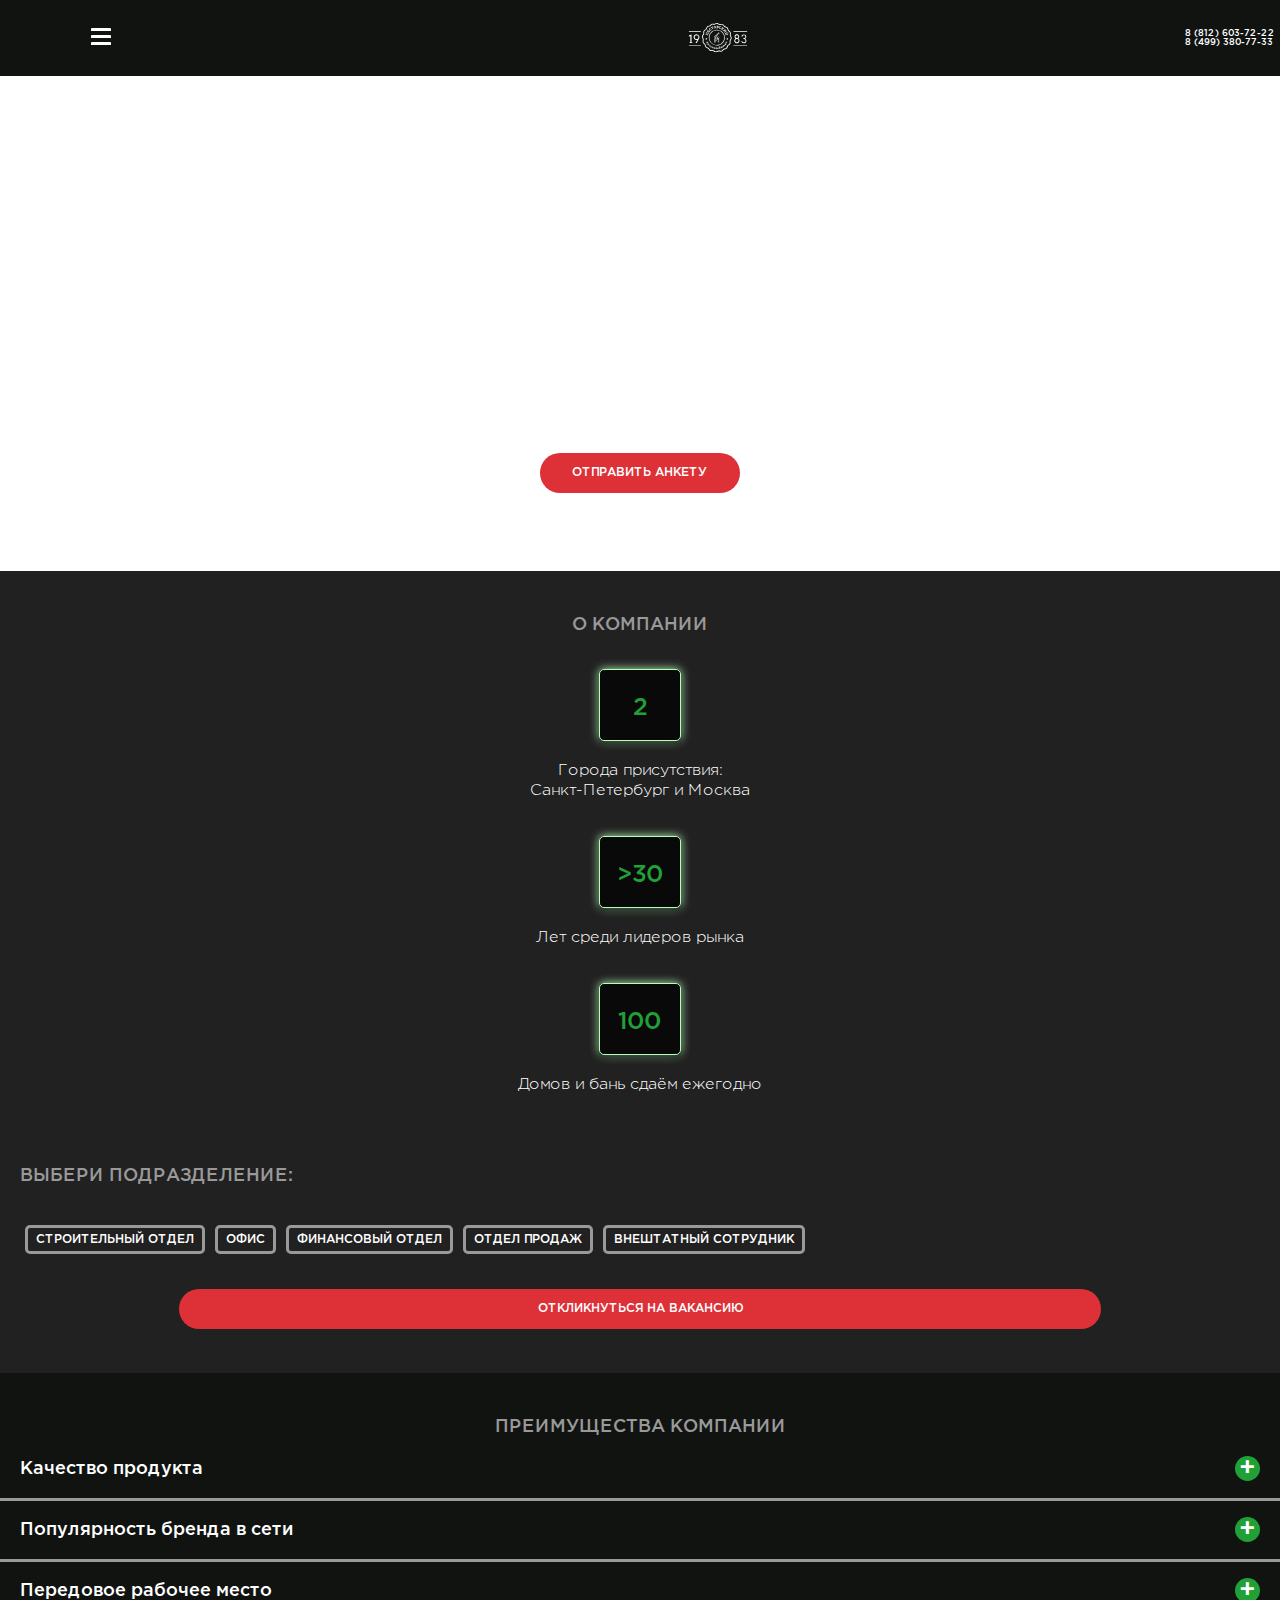
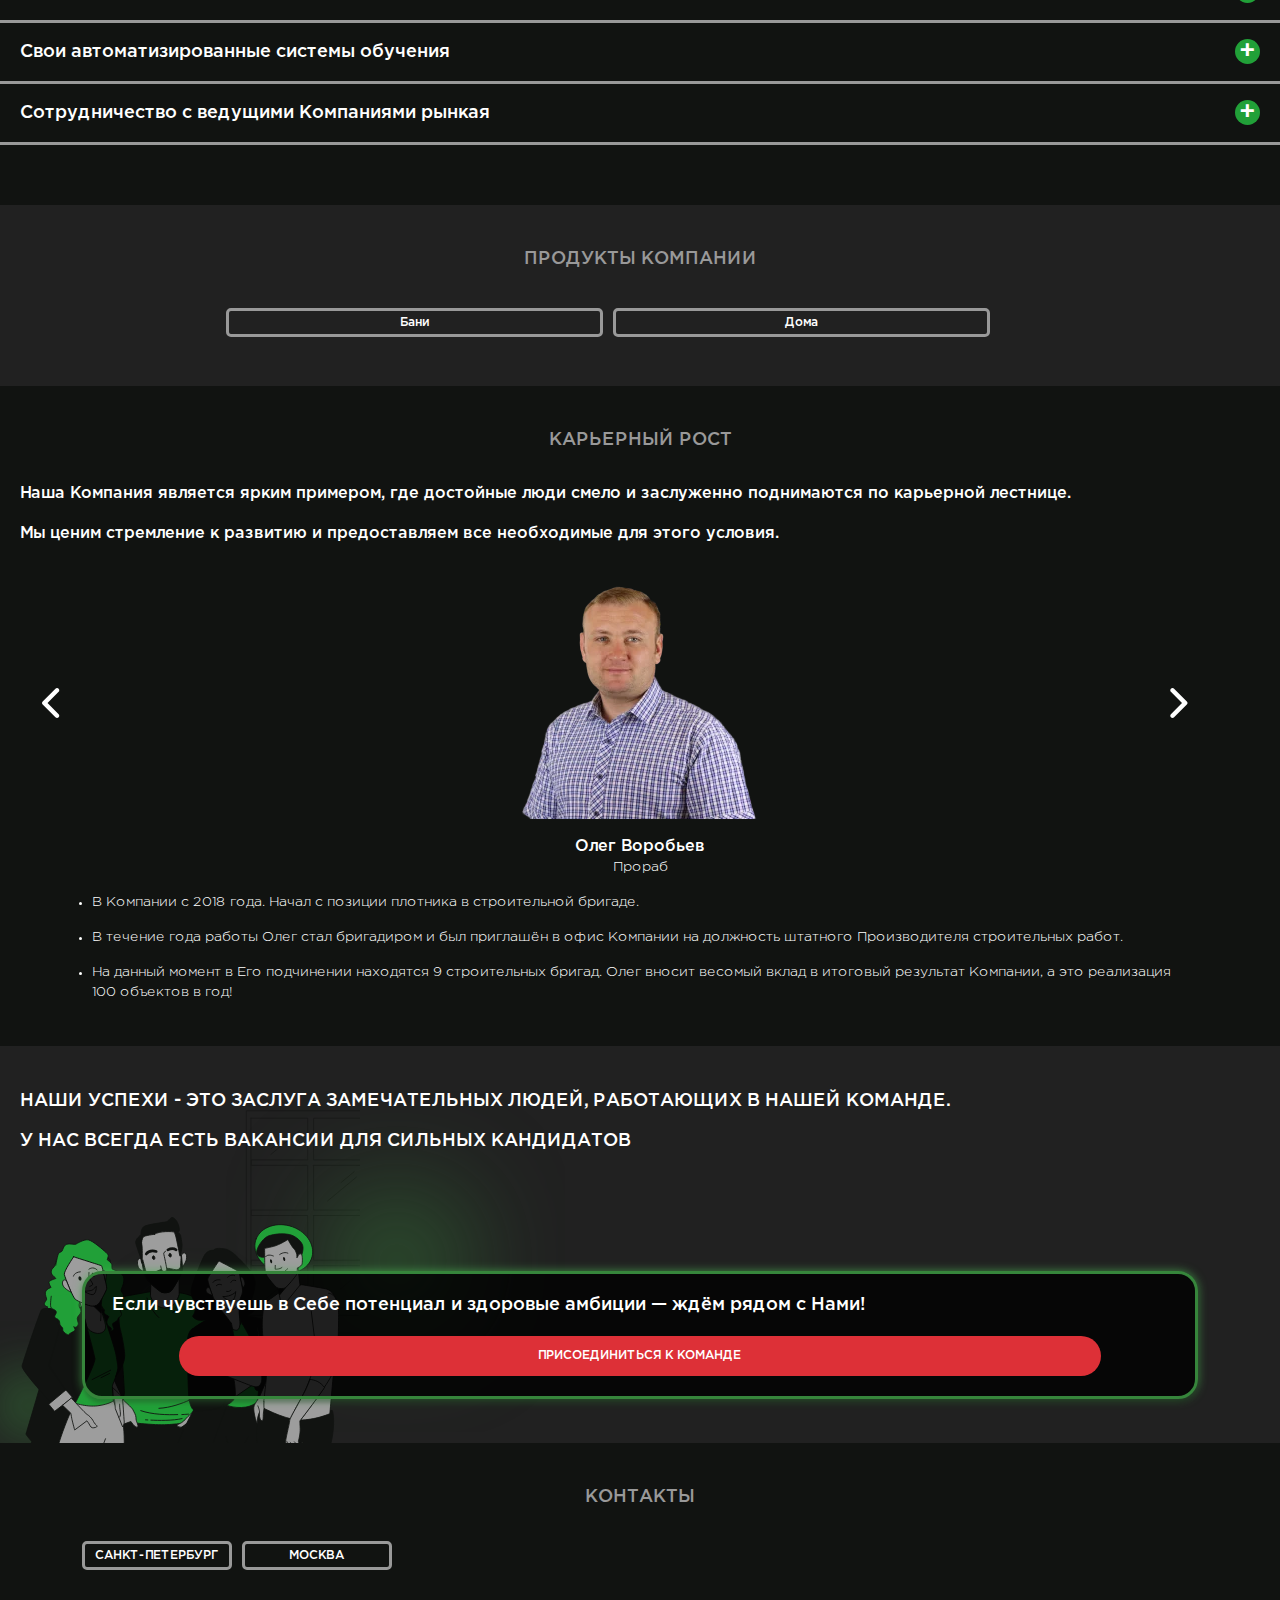
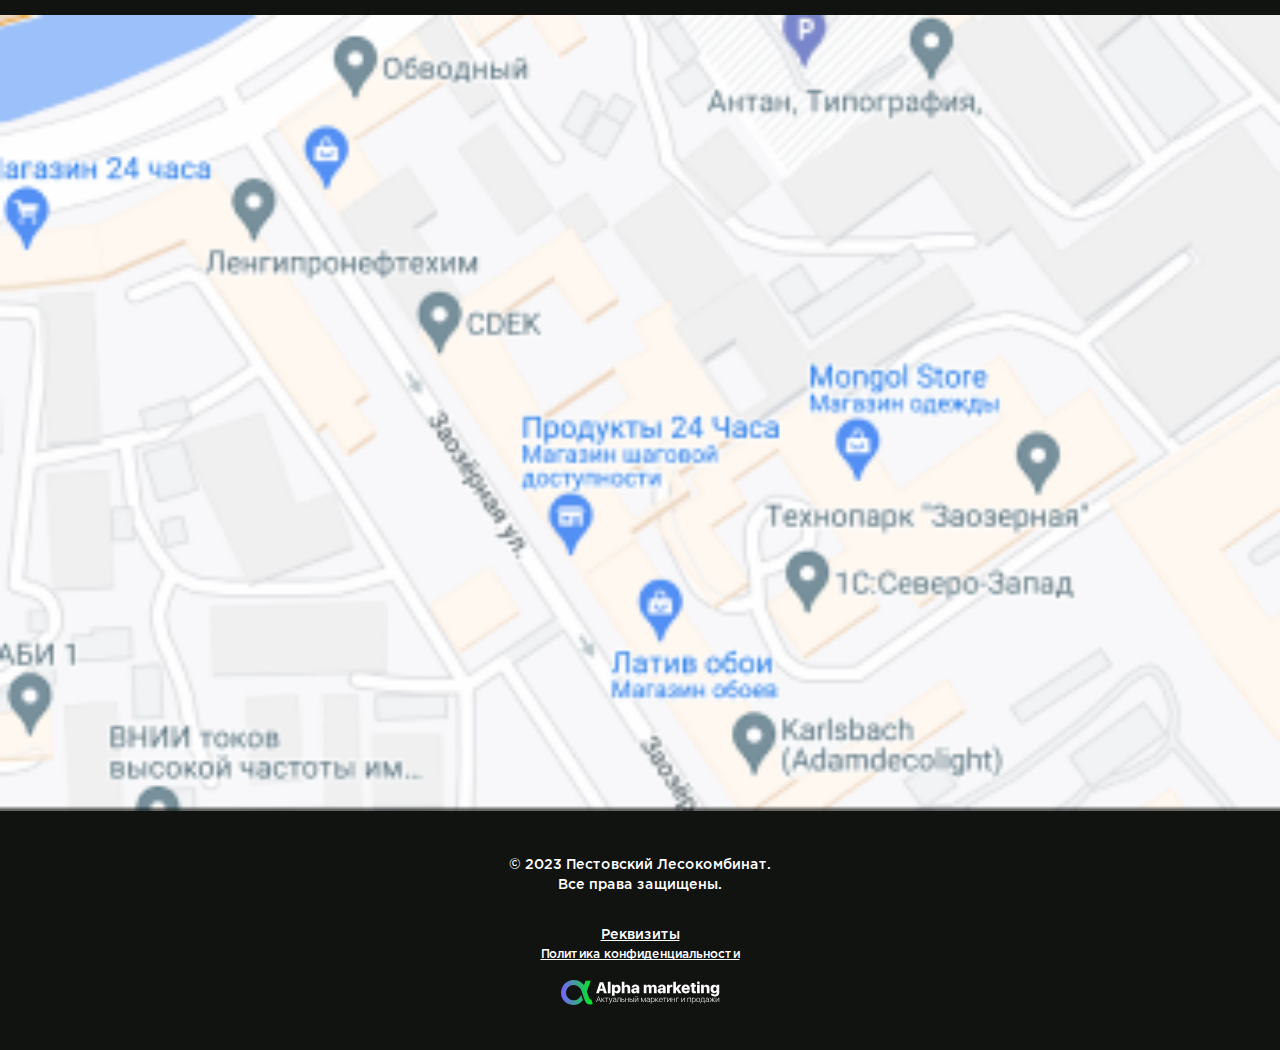
==== index.html @ ce8737a3 "create branch" ====
<!DOCTYPE html> 
<html>
  <head> 
    <meta charset="UTF-8"> 
    <meta name="viewport" content="width=device-width, initial-scale=1">
    <title>Пестовский лесокомбинат</title> 
    <link rel="stylesheet" type="text/css" href="style\style.css">
    <link rel="stylesheet" type="text/css" href="style\fonts.css">
    <link rel="stylesheet" type="text/css" href="style\media.css">
    <link rel="stylesheet" type="text/css" href="style\burgerStyle.css">
  </head>

<body>
    <header class="menyu-navigatsig">
        <span>
            <input class="navigation-btn" type="checkbox" id="navigation-btn" />
            <label class="navigation-icon" for="navigation-btn"><span class="categorua"></span></label>
        
            <ul class="navigation">
            <li class="textNav"><a href="">Главная</a></li>
            <li class="textNav"><a href="">Дома</a></li>
            <li class="textNav"><a href="">Бани</a></li>
            </ul>
        </span>
    
        <img src="images\logo.svg" alt="Логотип" id="logo"> 

        <address>8 (812) 603-72-22<br> 8 (499) 380-77-33</address> 
    </header>
    
    <div class="block1">
        <div class="contentBlock1">
            <p class="titleBlock1">«ПЕСТОВСКИЙ ЛЕСОКОМБИНАТ»</p>
            <p class="sloganBlock1 ">Cтань частью нашей команды!</p>
            <button class="btn btnQuest" onclick="sendQeust()">ОТПРАВИТЬ АНКЕТУ</button>
        </div>
        <div class="modal" id="modal">
            <button class="btnClose" onclick="closeQuest()"><img src="images\close.svg"></button>
            <div class="infoQuest">
                <p class="titleBlock2">ЗАПОЛНИТЕ АНКЕТУ</p>
                <form class="dataPerson">
                    <input type="text" placeholder="Ф.И.О" class="inputData" required>
                    <input type="number" placeholder="Телефон" class="inputData" required>
                </form>
                <p class="responseVacancy">Отклик на вакансию</p>
                <select class="list">
                    <option value="">Выберите вакансию</option>

                </select>
                <p class="responseVacancy">Ваше резюме</p>
                <p class="resume">Есть резюме в формате .pdf или .doc?<br> Приложите и отправьте его нам.</p>
                <button class="upload">ЗАГРУЗИТЬ ФАЙЛ</button>
                <div class="agreement">
                    <div class="agreementInputBlock"><input type="checkbox" class="agreementInput"></div>
                    <p>Я прочитал(а), ознакомился(лась) и согласен(на) с Политикой конфиденциальности, Согласием на обработку персональных данных физическим лицом. Я осознаю, что даю Согласие на обработку персональных данных для использования предоставляемых возможностей Веб-сервиса.
                        <br><br>Я достиг(ла) 18-летнего возраста</p>
                </div>
                <button class="btn btnQuest btnModule" onclick="sendFillesQuest()">ОТПРАВИТЬ АНКЕТУ</button>
            </div>
            <div class="questSent" id="sent">
                <button class="btnClose" onclick="closeQuest()"><img src="images\close.svg"></button>
                <p class="titleBlock2">АНКЕТА ОТПРАВЛЕНА</p>
                <div class="sentInfo">
                    <img src="images\successfully.svg" class="successfully">
                    <p class="textQuestSent">Благодарим за ваш отклик и интерес.<br> <br> Мы изучим вашу анкету и свяжемся с вами в течении 2х дней.</p>
                    <button class="btn btnQuest btnModule" onclick="closeQuest()">НА ГЛАВНУЮ</button>
                </div>
            </div>
        </div>
    </div>

    <div class="block2">
        <p class="titleBlock2">О КОМПАНИИ</p>
        <div class="contentBlock2" id="block2">
        </div>
    </div>

    <div class="block3">
        <p class="titleBlock3">ВЫБЕРИ ПОДРАЗДЕЛЕНИЕ:</p>
        <div class="contentBlock3"><div id="block3"></div></div>
        <div id="cardContent"></div>
        <button class="btn btnVacancy">ОТКЛИКНУТЬСЯ НА ВАКАНСИЮ</button>
    </div>

    <div class="block4">
        <p class="titleBlock2 titleblock4">ПРЕИМУЩЕСТВА КОМПАНИИ</p>
        <div id="block4"></div>
    </div>

    <div class="block5">
        <p class="titleBlock2">ПРОДУКТЫ КОМПАНИИ</p>
        <div id="block5"></div>
    </div>

    <div class="block6">
        <p class="titleBlock2">КАРЬЕРНЫЙ РОСТ</p>
        <p class="sloganBlock6">Наша Компания является ярким примером, где достойные люди смело и заслуженно поднимаются по карьерной лестнице. <br> <br>
            Мы ценим стремление к развитию и предоставляем все необходимые для этого условия.</p>
        <div id="slideCareer"></div>
    </div>

    <div class="block7">
        <p class="sloganBlock7">НАШИ УСПЕХИ - ЭТО ЗАСЛУГА ЗАМЕЧАТЕЛЬНЫХ ЛЮДЕЙ, РАБОТАЮЩИХ В НАШЕЙ КОМАНДЕ.<br><br> У НАС ВСЕГДА ЕСТЬ ВАКАНСИИ ДЛЯ СИЛЬНЫХ КАНДИДАТОВ</p>
        <div class="cardBlock7">
            <p class="textCardBlock7">Если чувствуешь в Себе потенциал и здоровые амбиции — ждём рядом с Нами!</p>
            <button class="btn btnVacancy btnBlock7">ПРИСОЕДИНИТЬСЯ К КОМАНДЕ</button>
        </div>
    </div>

    <div class="block8">
        <p class="titleBlock2">КОНТАКТЫ</p>
        <div id="contentBlock8"></div>
        <div id="contentContact"></div>
        <div id="linksContact"></div>
        <img src="images\Rectangle.webp" alt="Карта" width="100%">
        <p class="copyText">© 2023 Пестовский Лесокомбинат. <br> Все права защищены.</p>
        <a class="requisites"><u>Реквизиты</u></a>
        <a class="confidentiality"><u>Политика конфиденциальности</u></a>
        <img src="images\Group.svg" alt="Логотип" class="logoFooter">
    </div>

    <script src="scripts/contentBlock2.js"></script>
    <script src="scripts/cards.js"></script>
    <script src="scripts/advantages.js"></script>
    <script src="scripts/galleryProduct.js"></script>
    <script src="scripts/contacts.js"></script>
    <script src="scripts/career.js"></script>
    <script src="scripts/quest.js"></script>
</body>
</html>
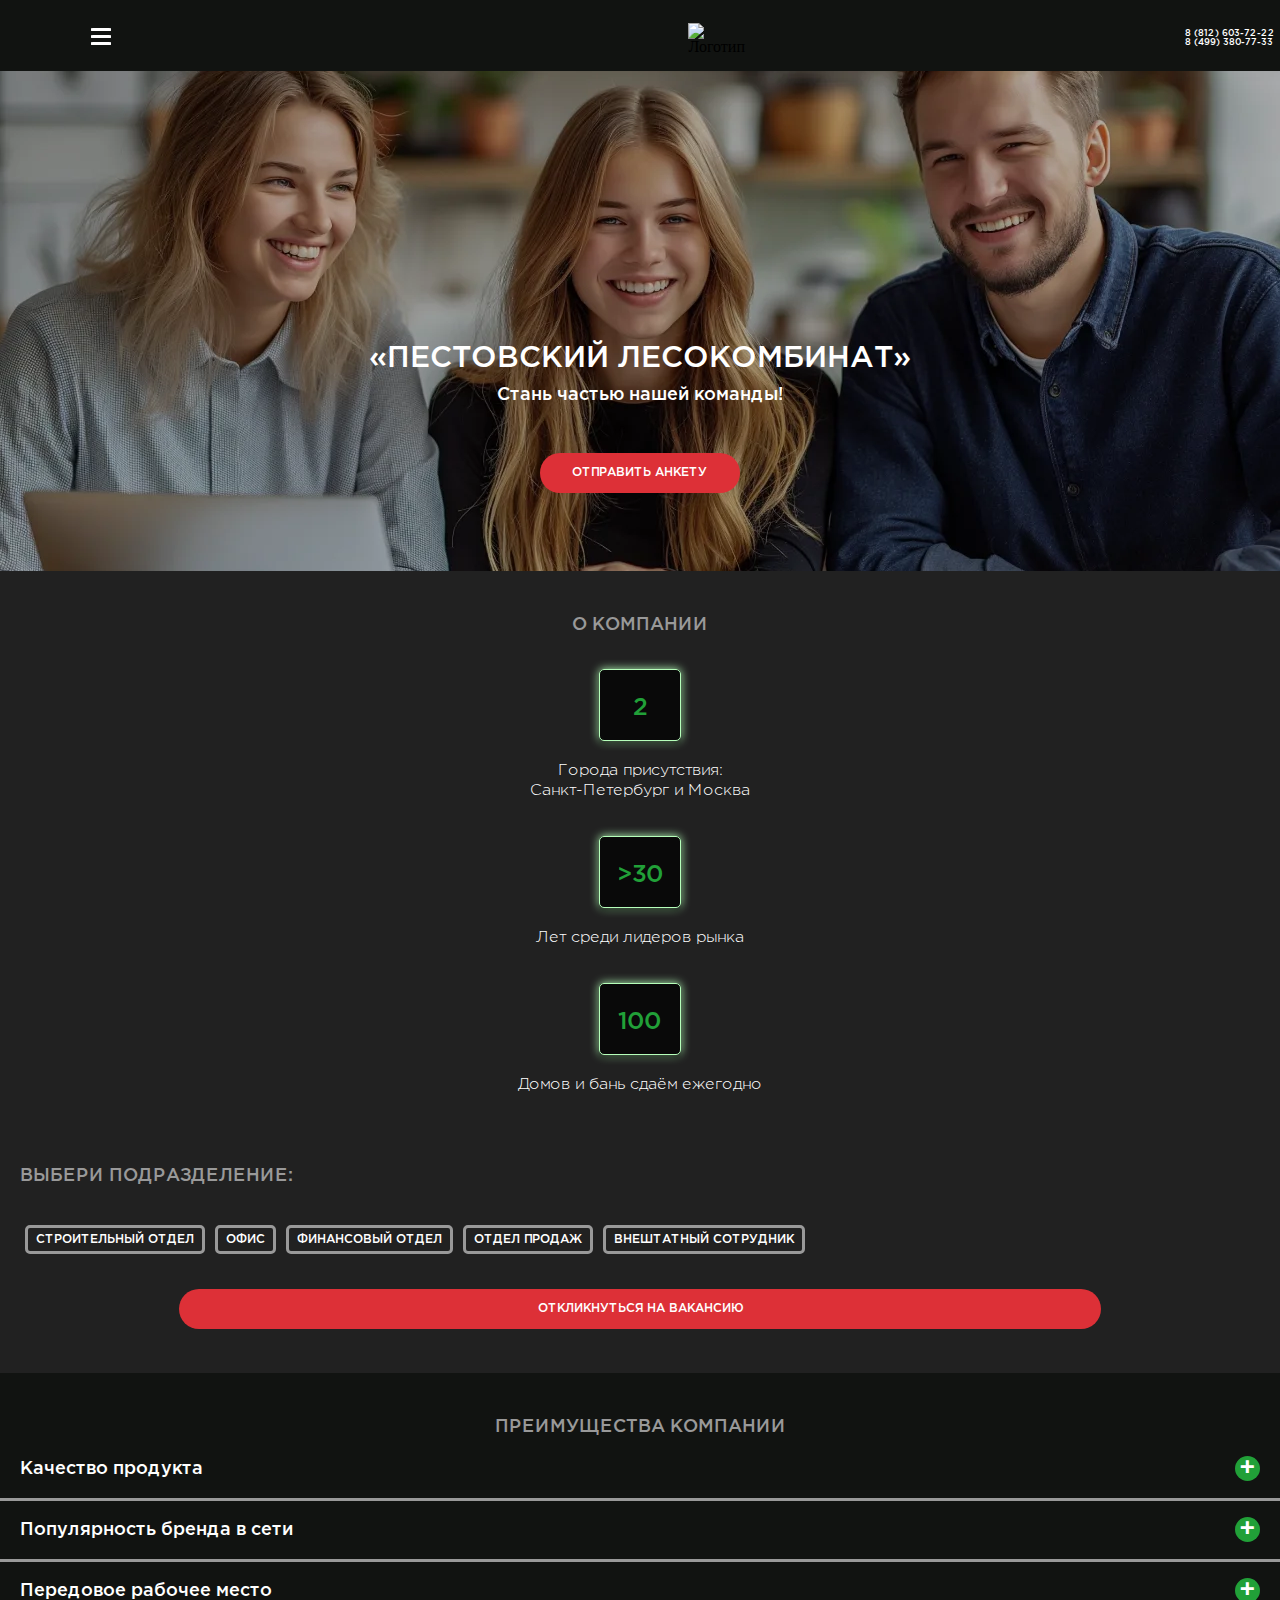
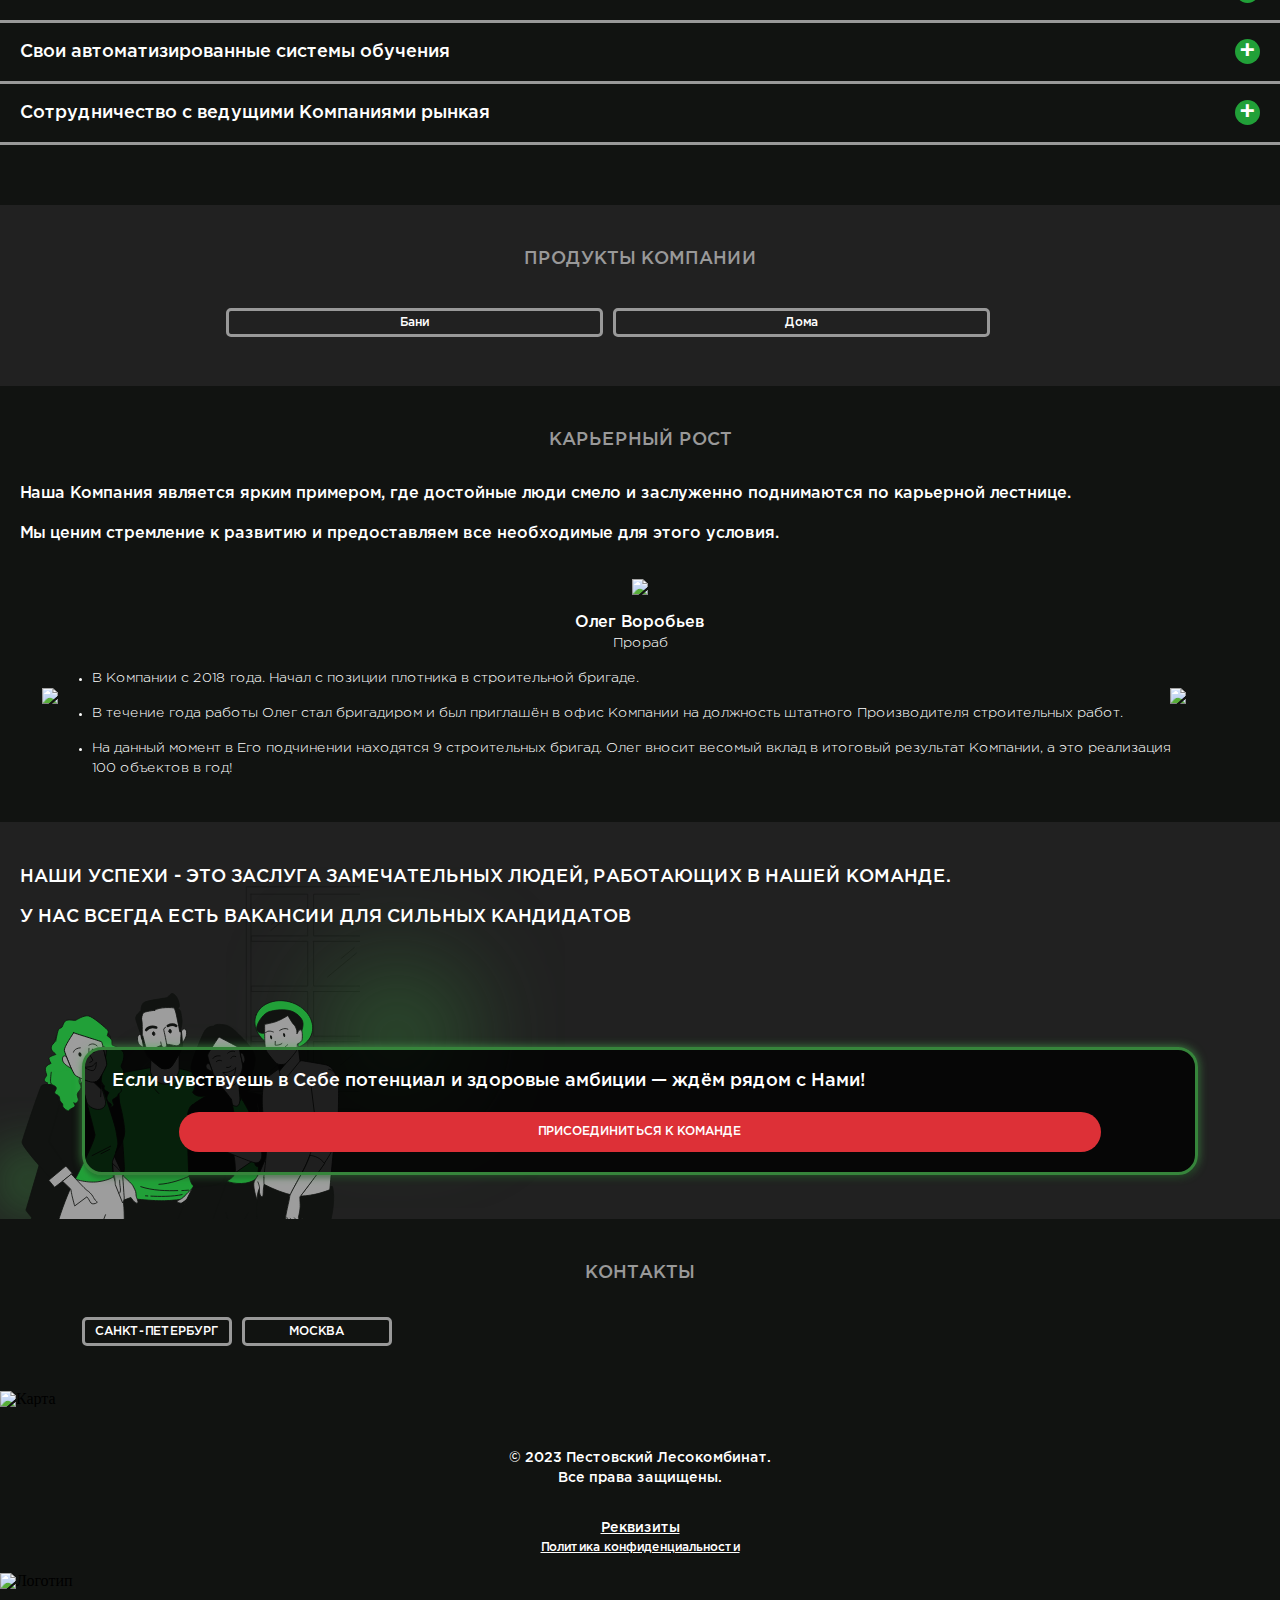
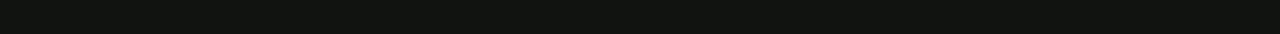
==== commit e34fb3c4: "fix sourse" ====
--- a/index.html
+++ b/index.html
@@ -23,7 +23,7 @@
             </ul>
         </span>
     
-        <img src="images\logo.svg" alt="Логотип" id="logo"> 
+        <img src="style\images\logo.svg" alt="Логотип" id="logo"> 
 
         <address>8 (812) 603-72-22<br> 8 (499) 380-77-33</address> 
     </header>
@@ -35,7 +35,7 @@
             <button class="btn btnQuest" onclick="sendQeust()">ОТПРАВИТЬ АНКЕТУ</button>
         </div>
         <div class="modal" id="modal">
-            <button class="btnClose" onclick="closeQuest()"><img src="images\close.svg"></button>
+            <button class="btnClose" onclick="closeQuest()"><img src="style\images\close.svg"></button>
             <div class="infoQuest">
                 <p class="titleBlock2">ЗАПОЛНИТЕ АНКЕТУ</p>
                 <form class="dataPerson">
@@ -58,10 +58,10 @@
                 <button class="btn btnQuest btnModule" onclick="sendFillesQuest()">ОТПРАВИТЬ АНКЕТУ</button>
             </div>
             <div class="questSent" id="sent">
-                <button class="btnClose" onclick="closeQuest()"><img src="images\close.svg"></button>
+                <button class="btnClose" onclick="closeQuest()"><img src="style\images\close.svg"></button>
                 <p class="titleBlock2">АНКЕТА ОТПРАВЛЕНА</p>
                 <div class="sentInfo">
-                    <img src="images\successfully.svg" class="successfully">
+                    <img src="style\images\successfully.svg" class="successfully">
                     <p class="textQuestSent">Благодарим за ваш отклик и интерес.<br> <br> Мы изучим вашу анкету и свяжемся с вами в течении 2х дней.</p>
                     <button class="btn btnQuest btnModule" onclick="closeQuest()">НА ГЛАВНУЮ</button>
                 </div>
@@ -112,11 +112,11 @@
         <div id="contentBlock8"></div>
         <div id="contentContact"></div>
         <div id="linksContact"></div>
-        <img src="images\Rectangle.webp" alt="Карта" width="100%">
+        <img src="style\images\Rectangle.webp" alt="Карта" width="100%">
         <p class="copyText">© 2023 Пестовский Лесокомбинат. <br> Все права защищены.</p>
         <a class="requisites"><u>Реквизиты</u></a>
         <a class="confidentiality"><u>Политика конфиденциальности</u></a>
-        <img src="images\Group.svg" alt="Логотип" class="logoFooter">
+        <img src="style\images\Group.svg" alt="Логотип" class="logoFooter">
     </div>
 
     <script src="scripts/contentBlock2.js"></script>
